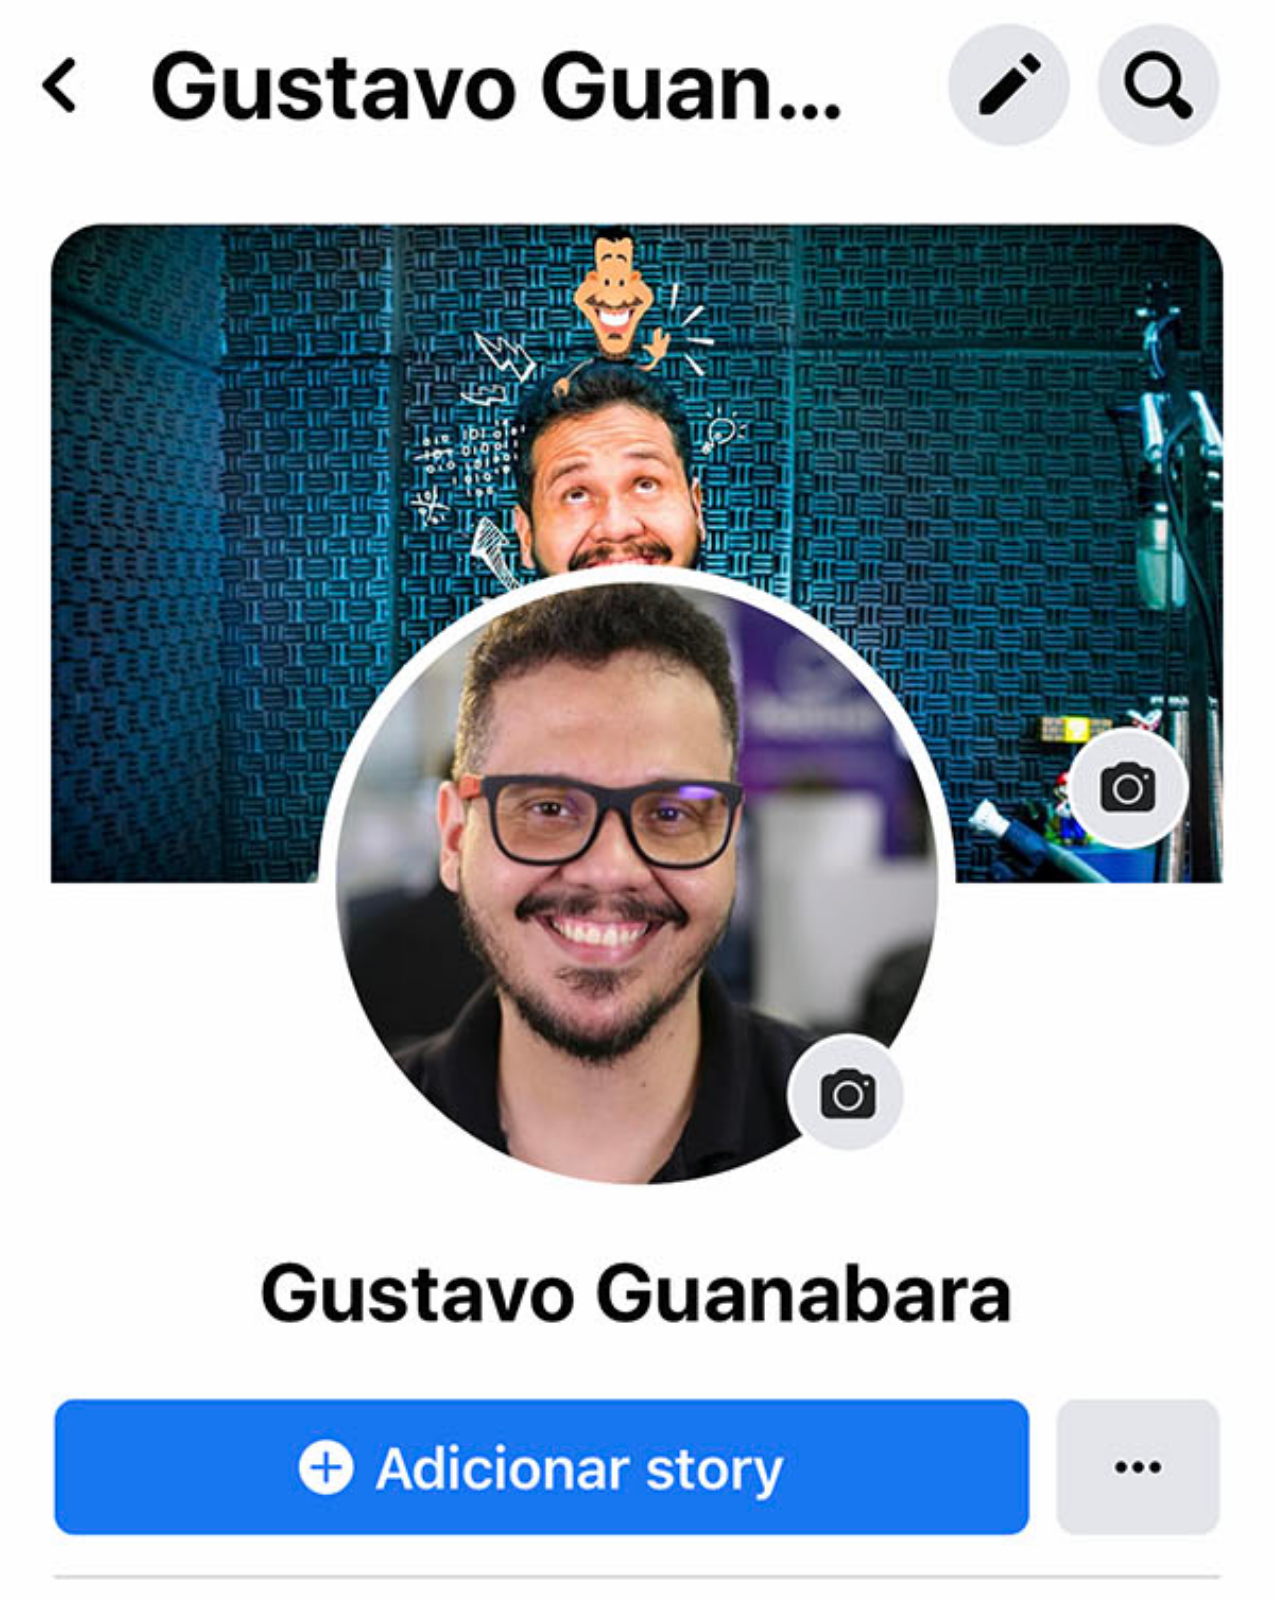
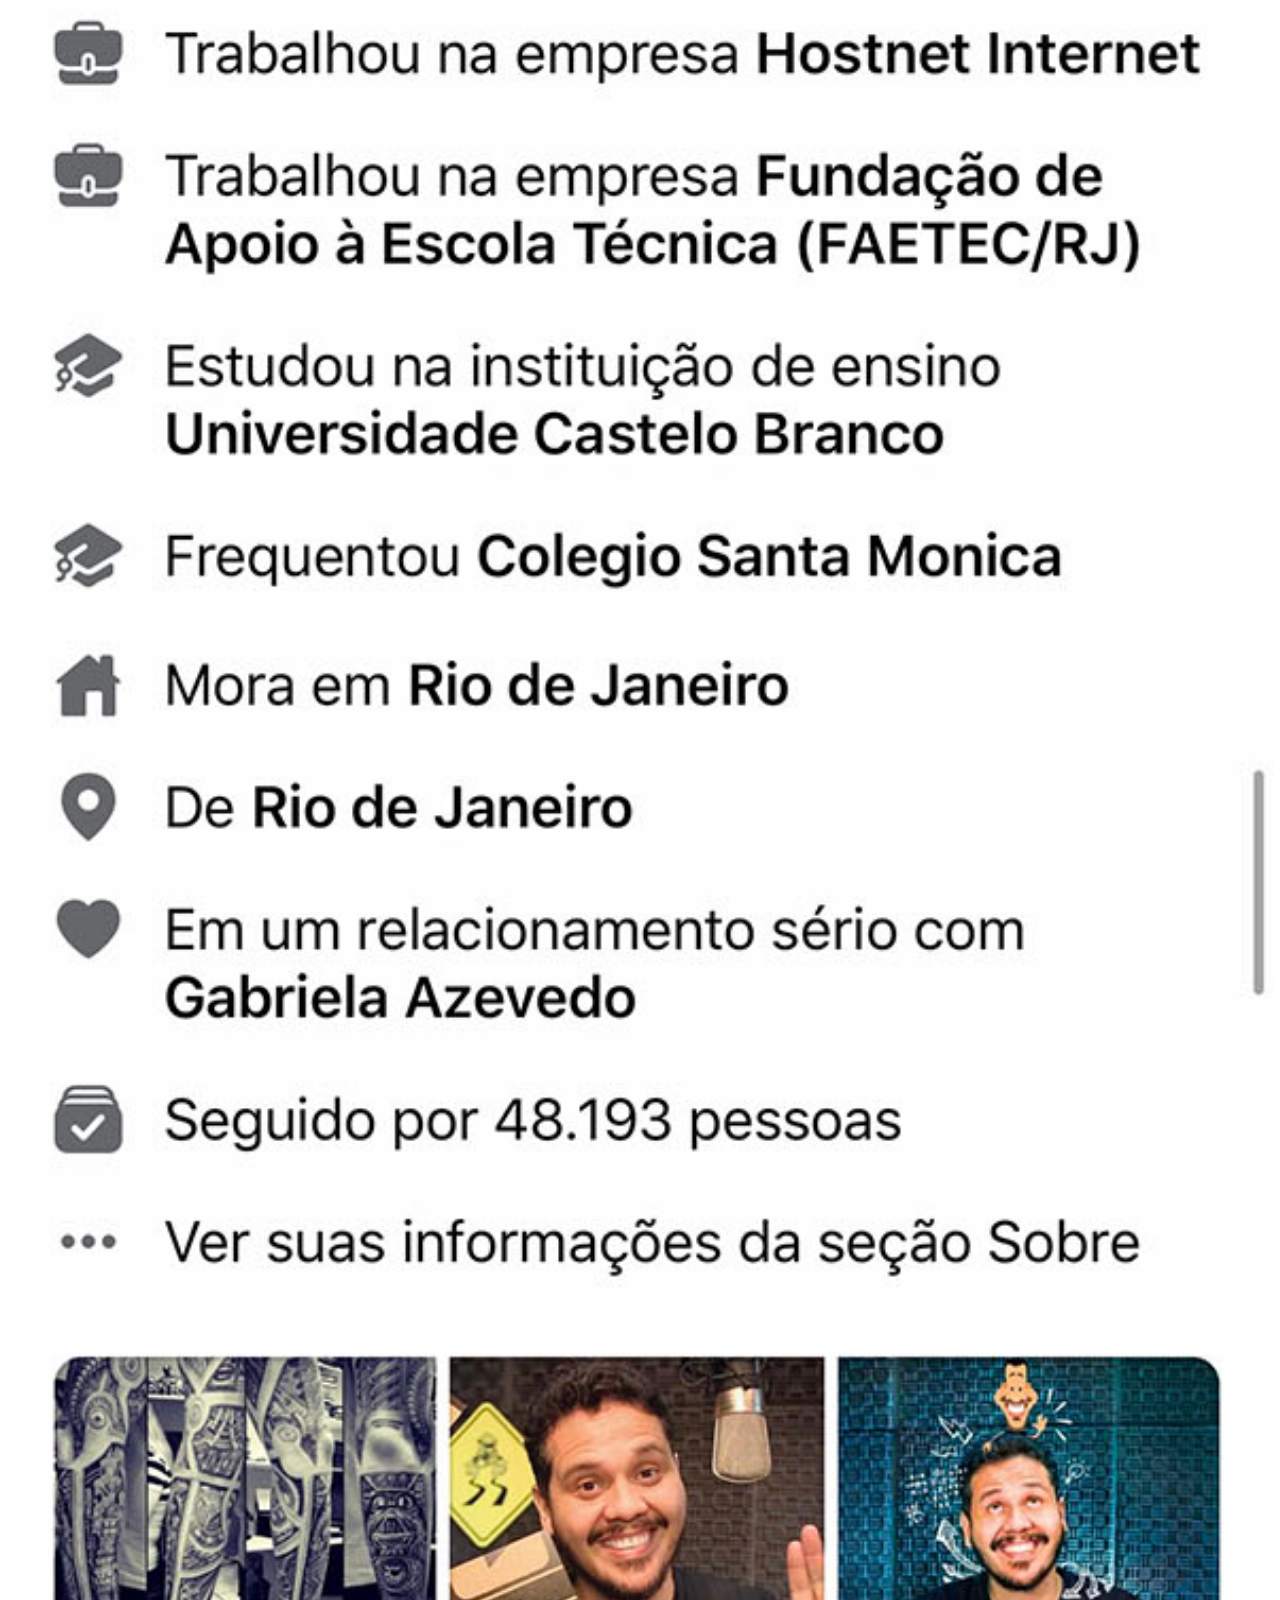
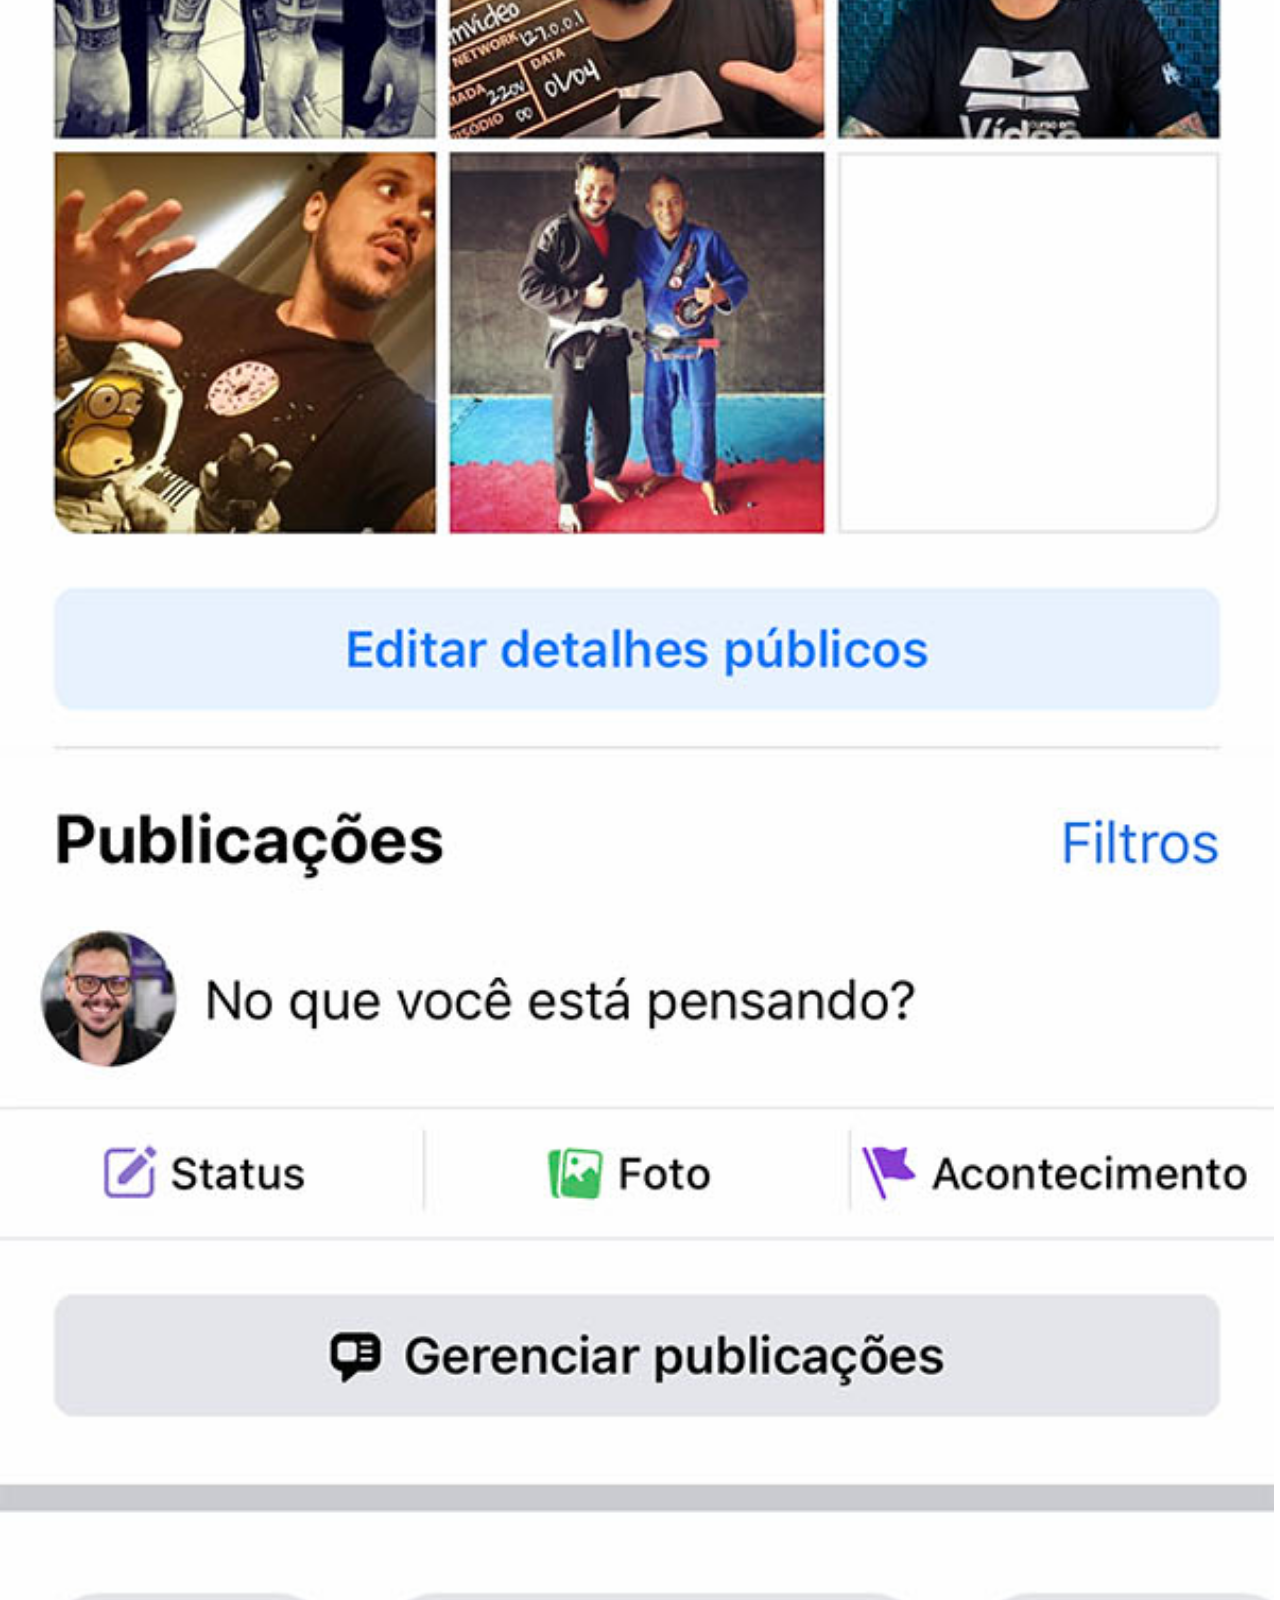
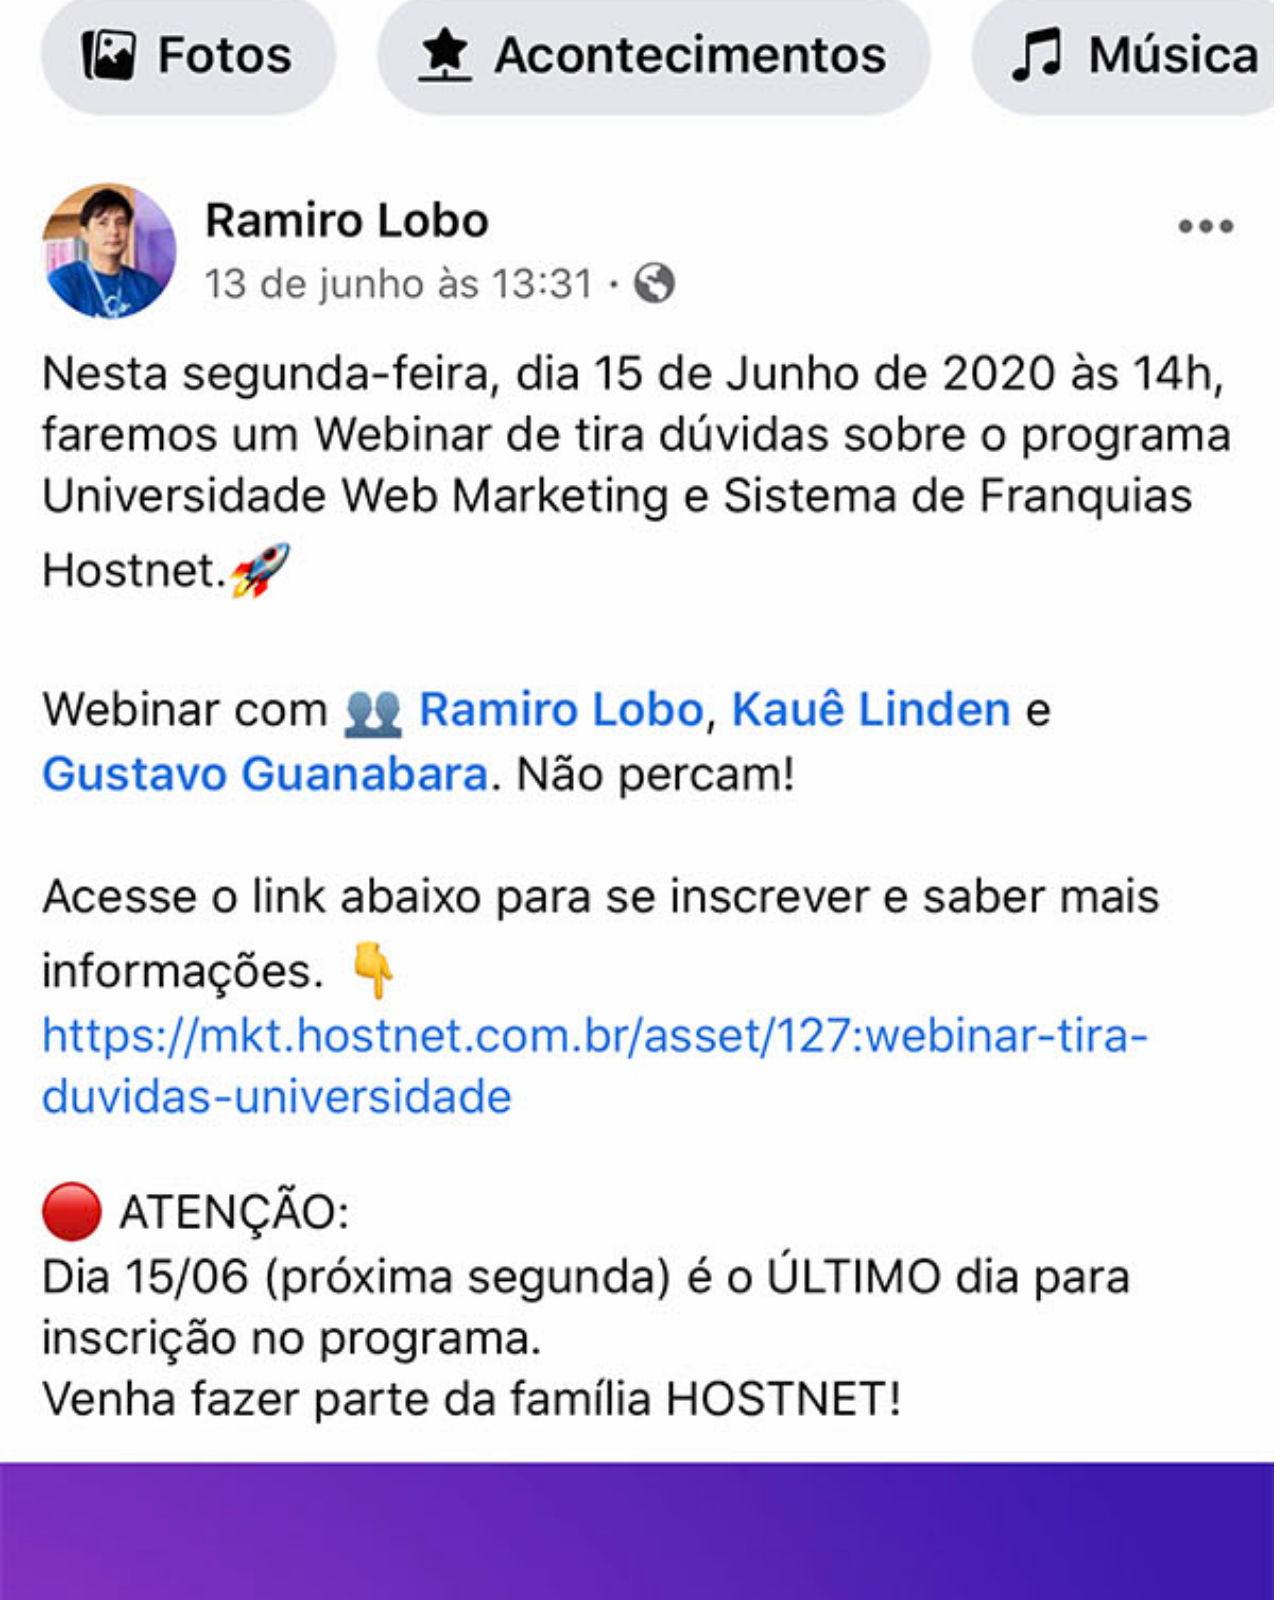
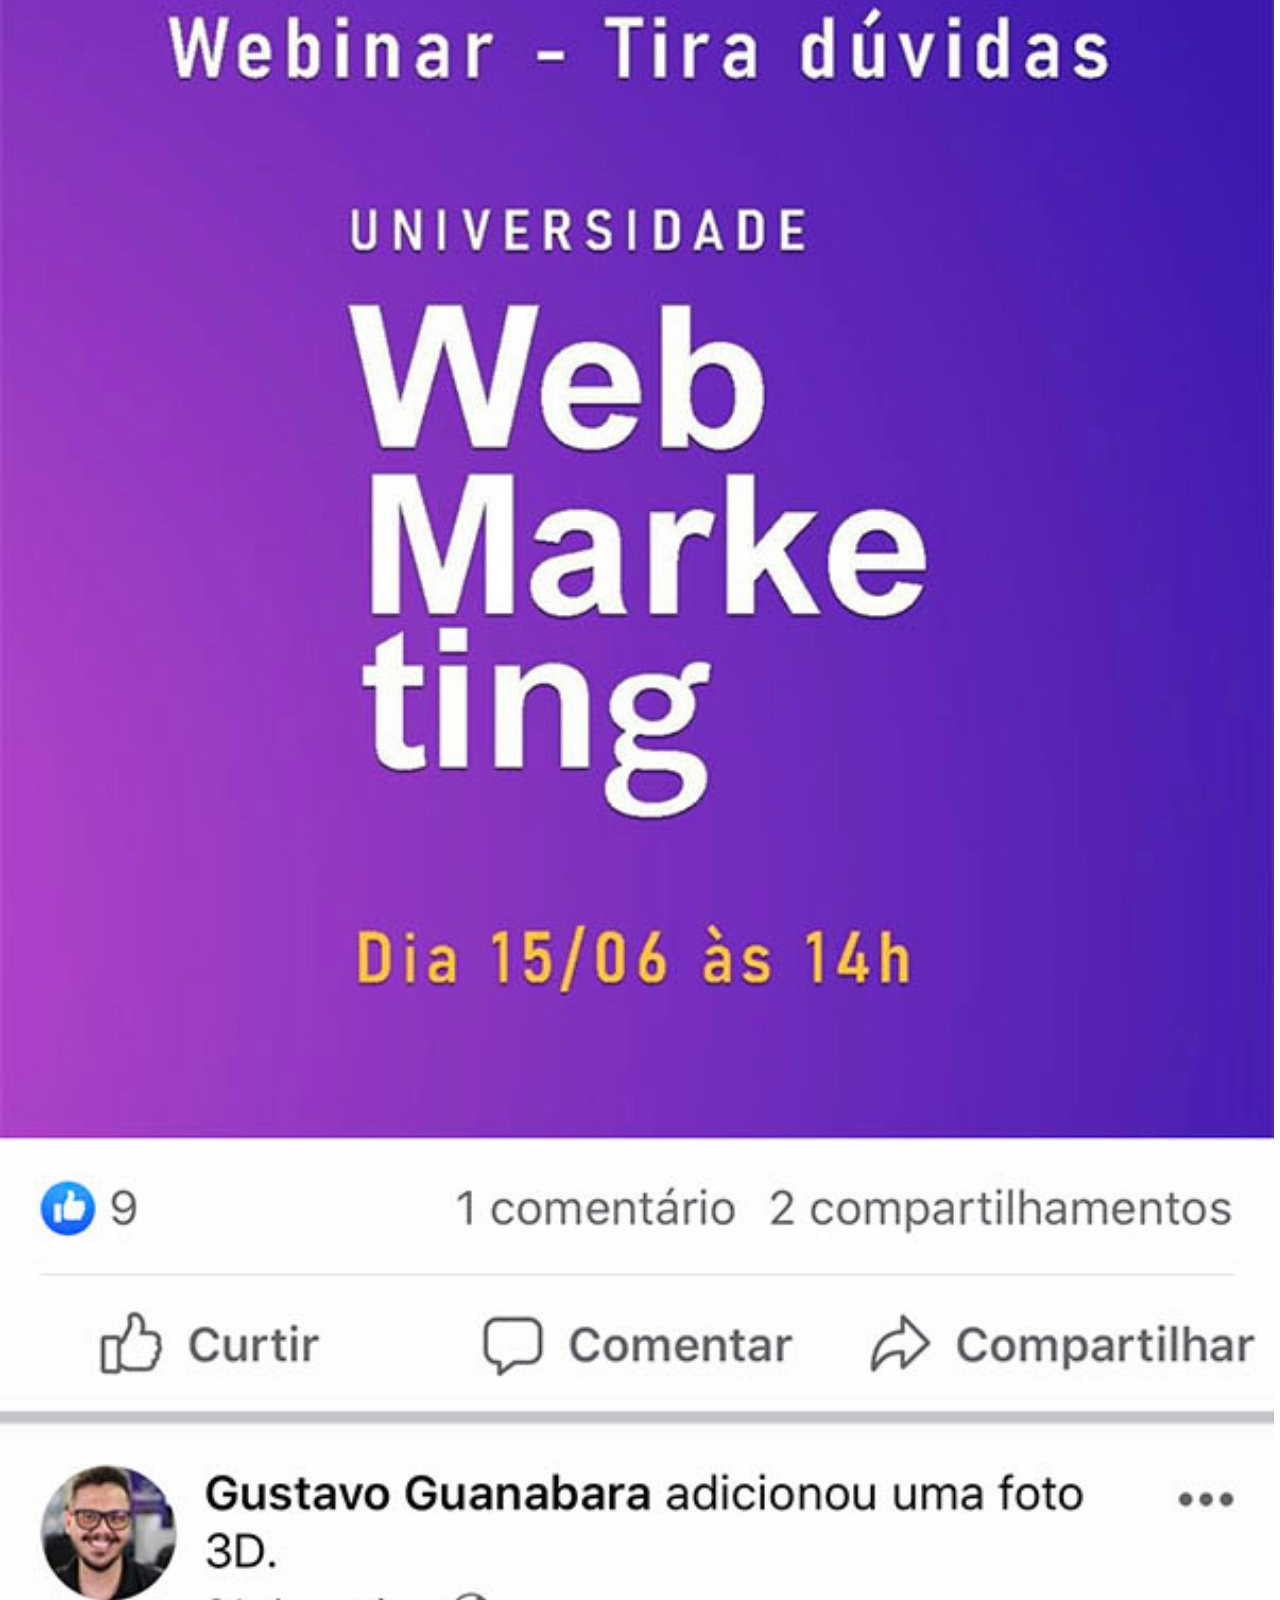
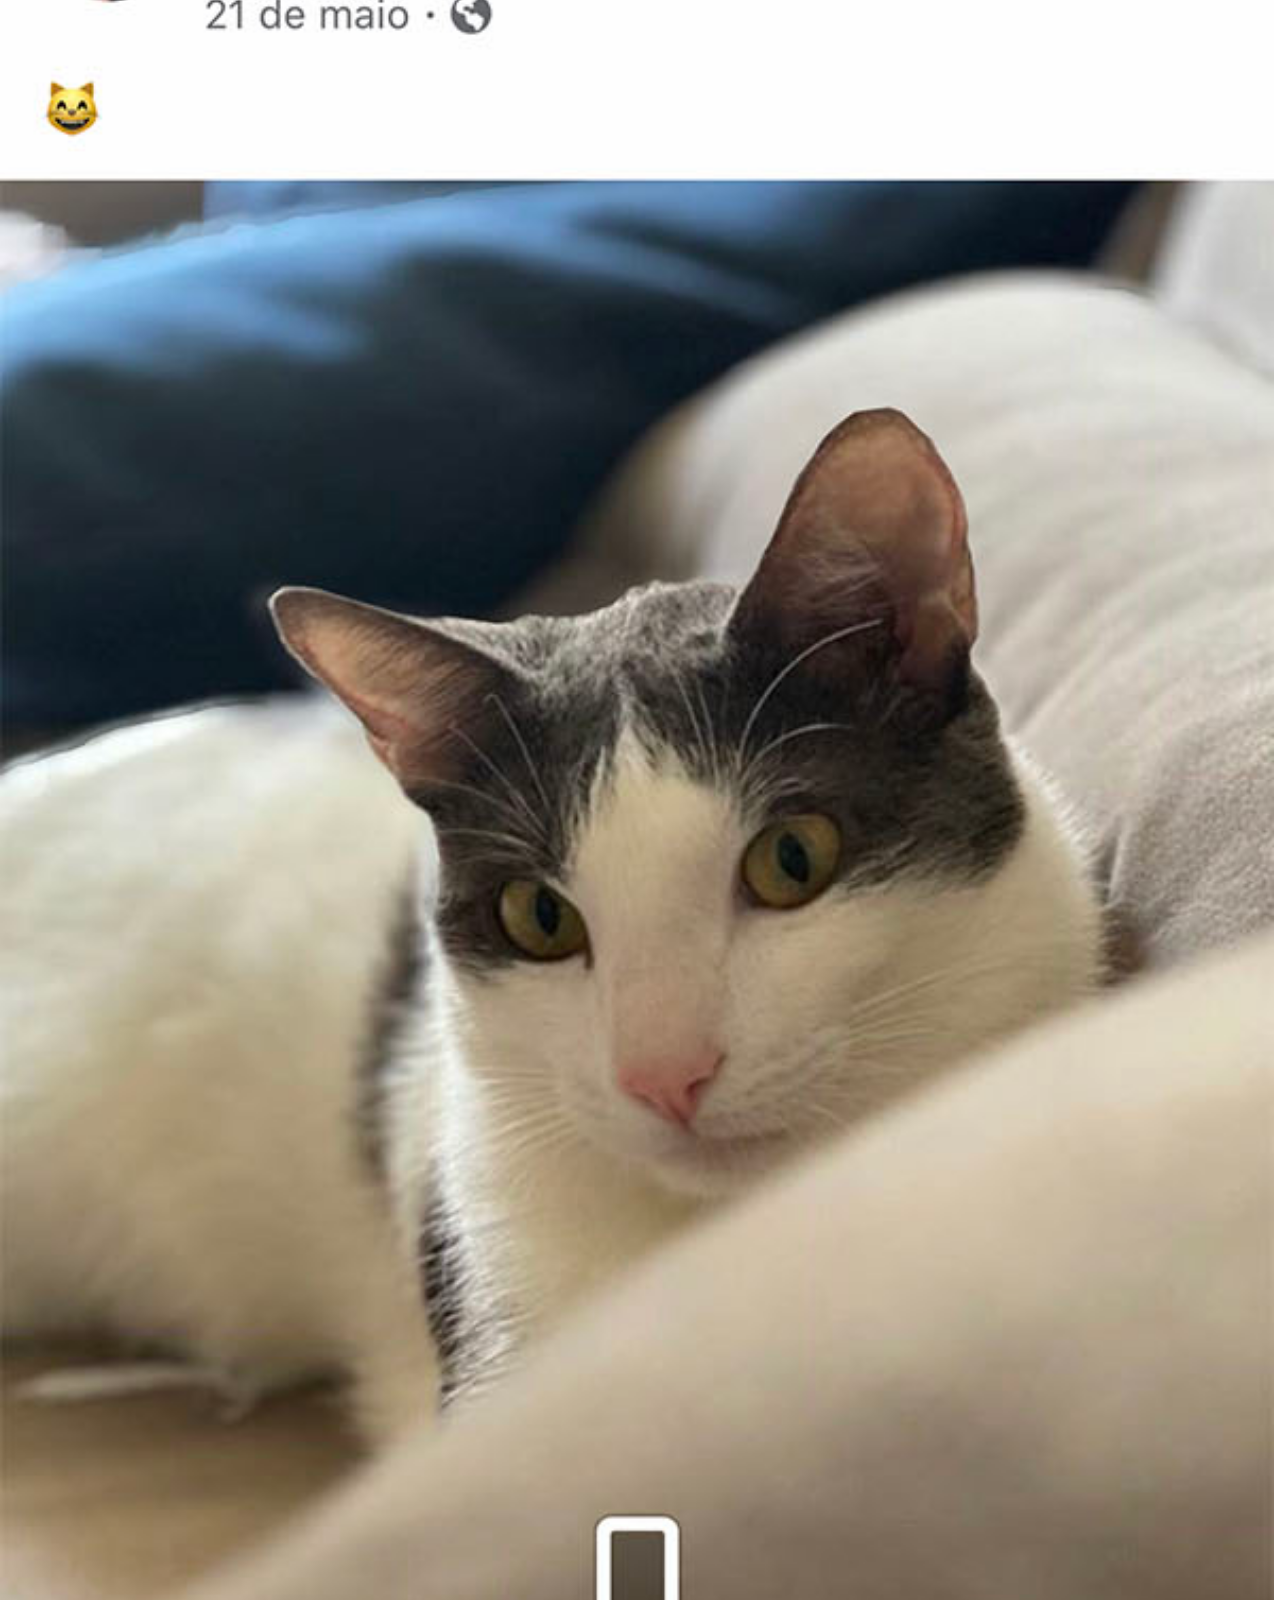
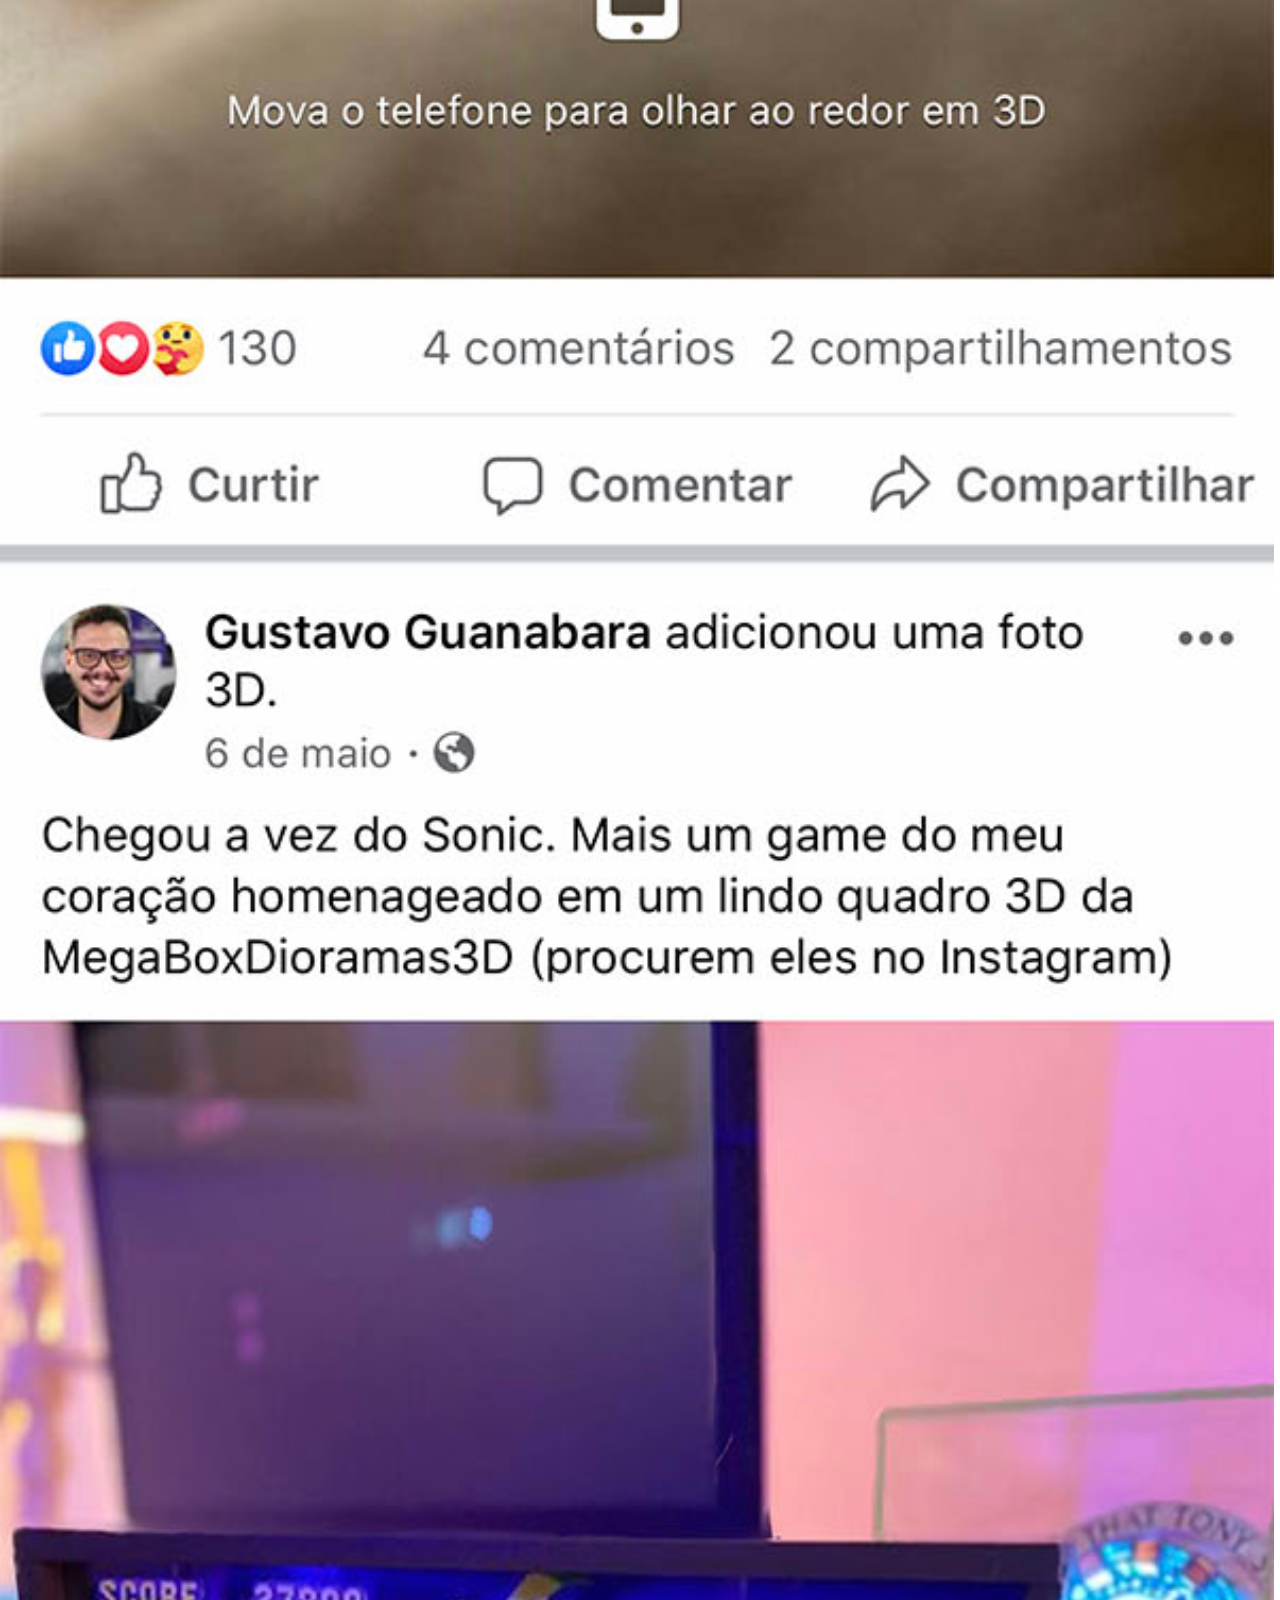
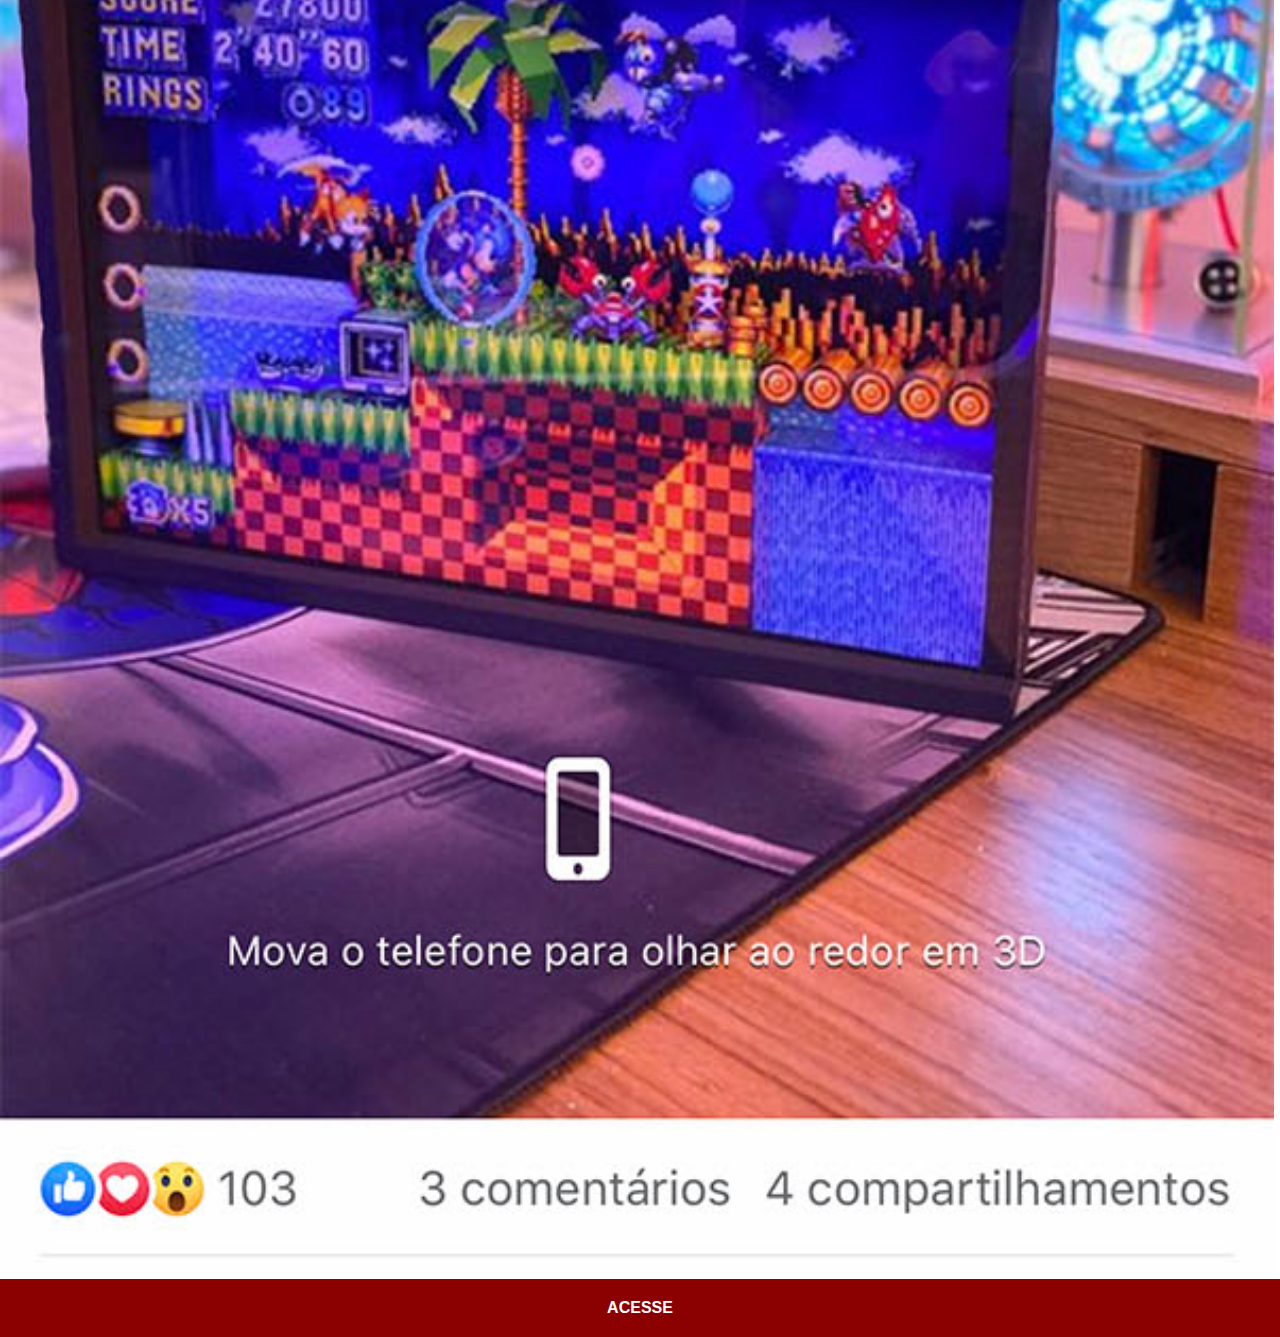
==== facebook.html @ f72db3a8 "criação páginas redes-sociais" ====
<!DOCTYPE html>
<html lang="pt-br">
<head>
    <meta charset="UTF-8">
    <meta http-equiv="X-UA-Compatible" content="IE=edge">
    <meta name="viewport" content="width=device-width, initial-scale=1.0">
    <title>Facebook</title>
    <link rel="stylesheet" href="estilos/redes-sociais.css">
</head>
<body>
    <img src="imagens/tela-facebook.jpg" alt="Twitter">
    <a href="https://www.facebook.com/CursosEmVideo/" target="_blank">ACESSE</a>
</body>
</html>
---- estilos/redes-sociais.css ----
@charset "UTF-8";

* {
    margin: 0;
    padding: 0;
    font-family: Arial, Helvetica, sans-serif;
}
/* escondendo scrollbar */
::-webkit-scrollbar {
    width: 0;
    height: 0;
}
img {
    width: 99.5vw;
}
a {
    display: block;
    background-color: darkred;
    color: white;
    padding: 20px;
    text-align: center;
    font-weight: bolder;
    text-decoration: none;
}
a:hover {
    background-color: red;
}
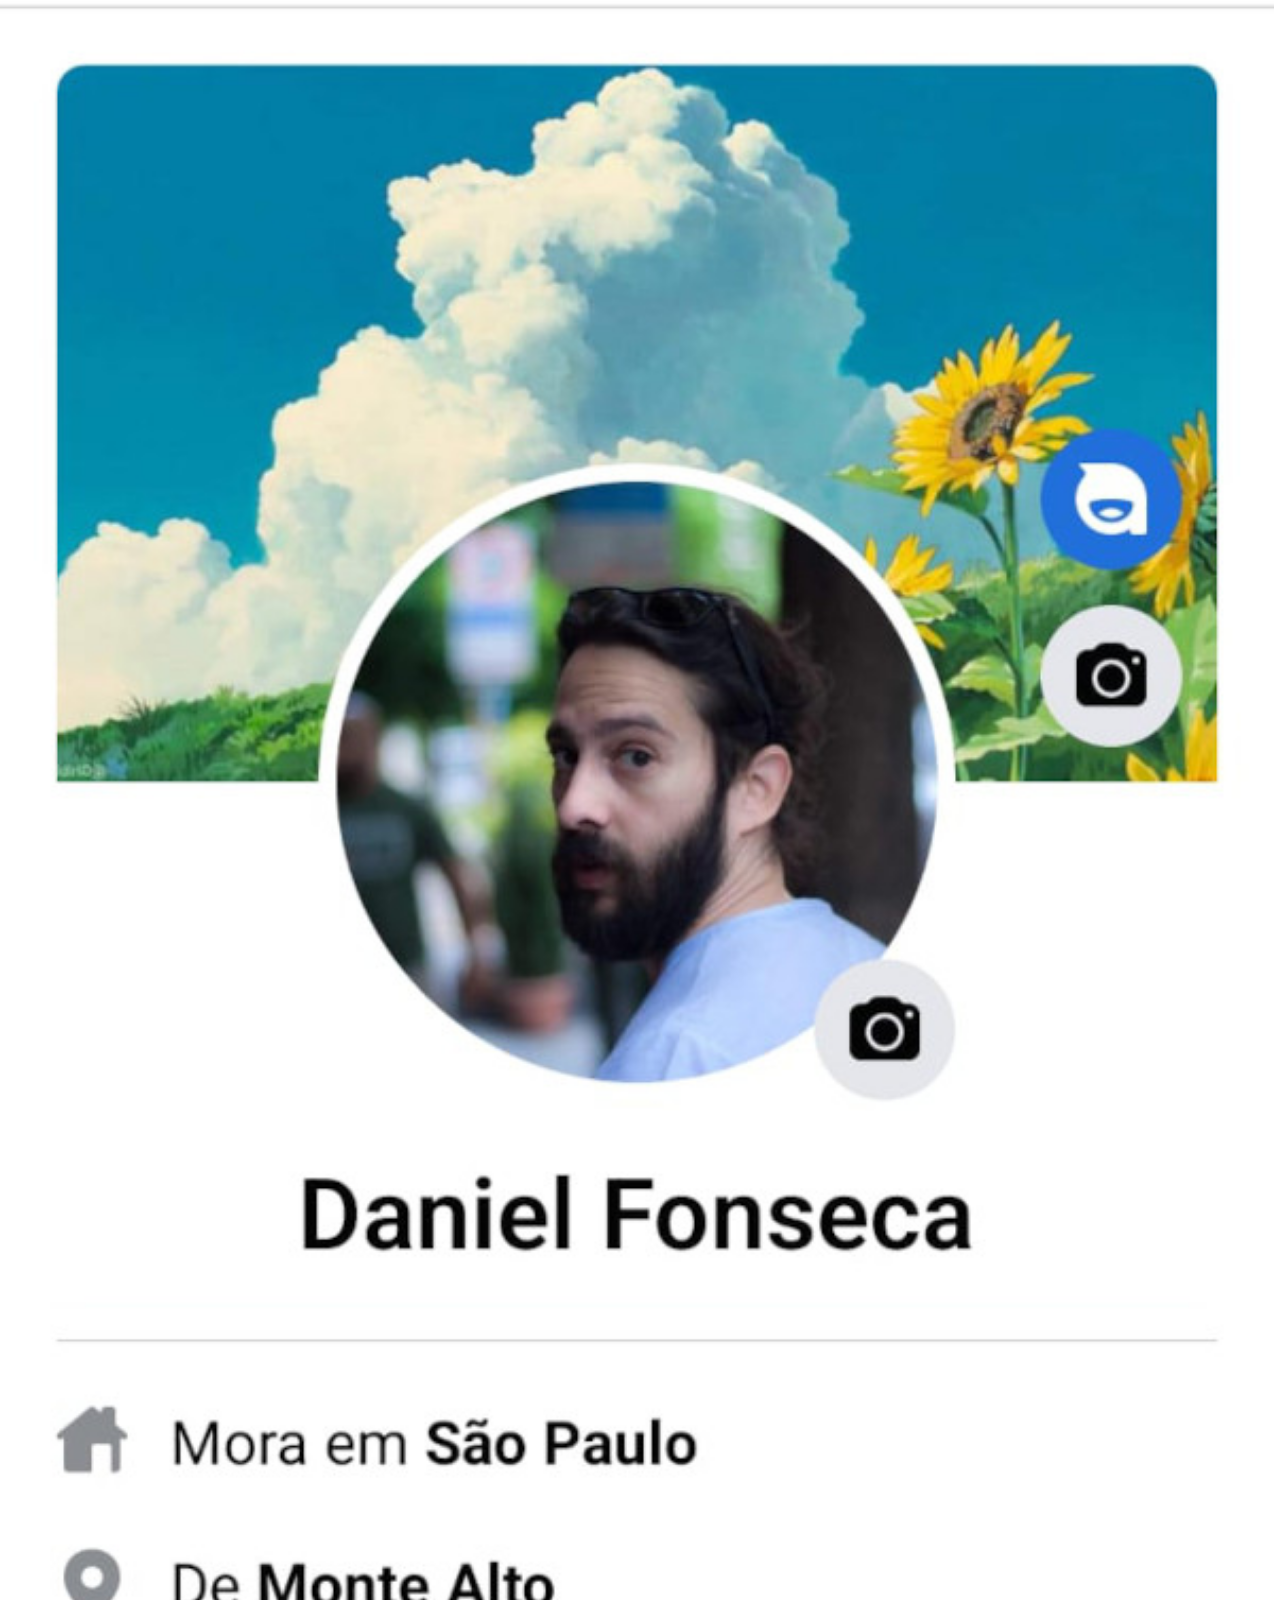
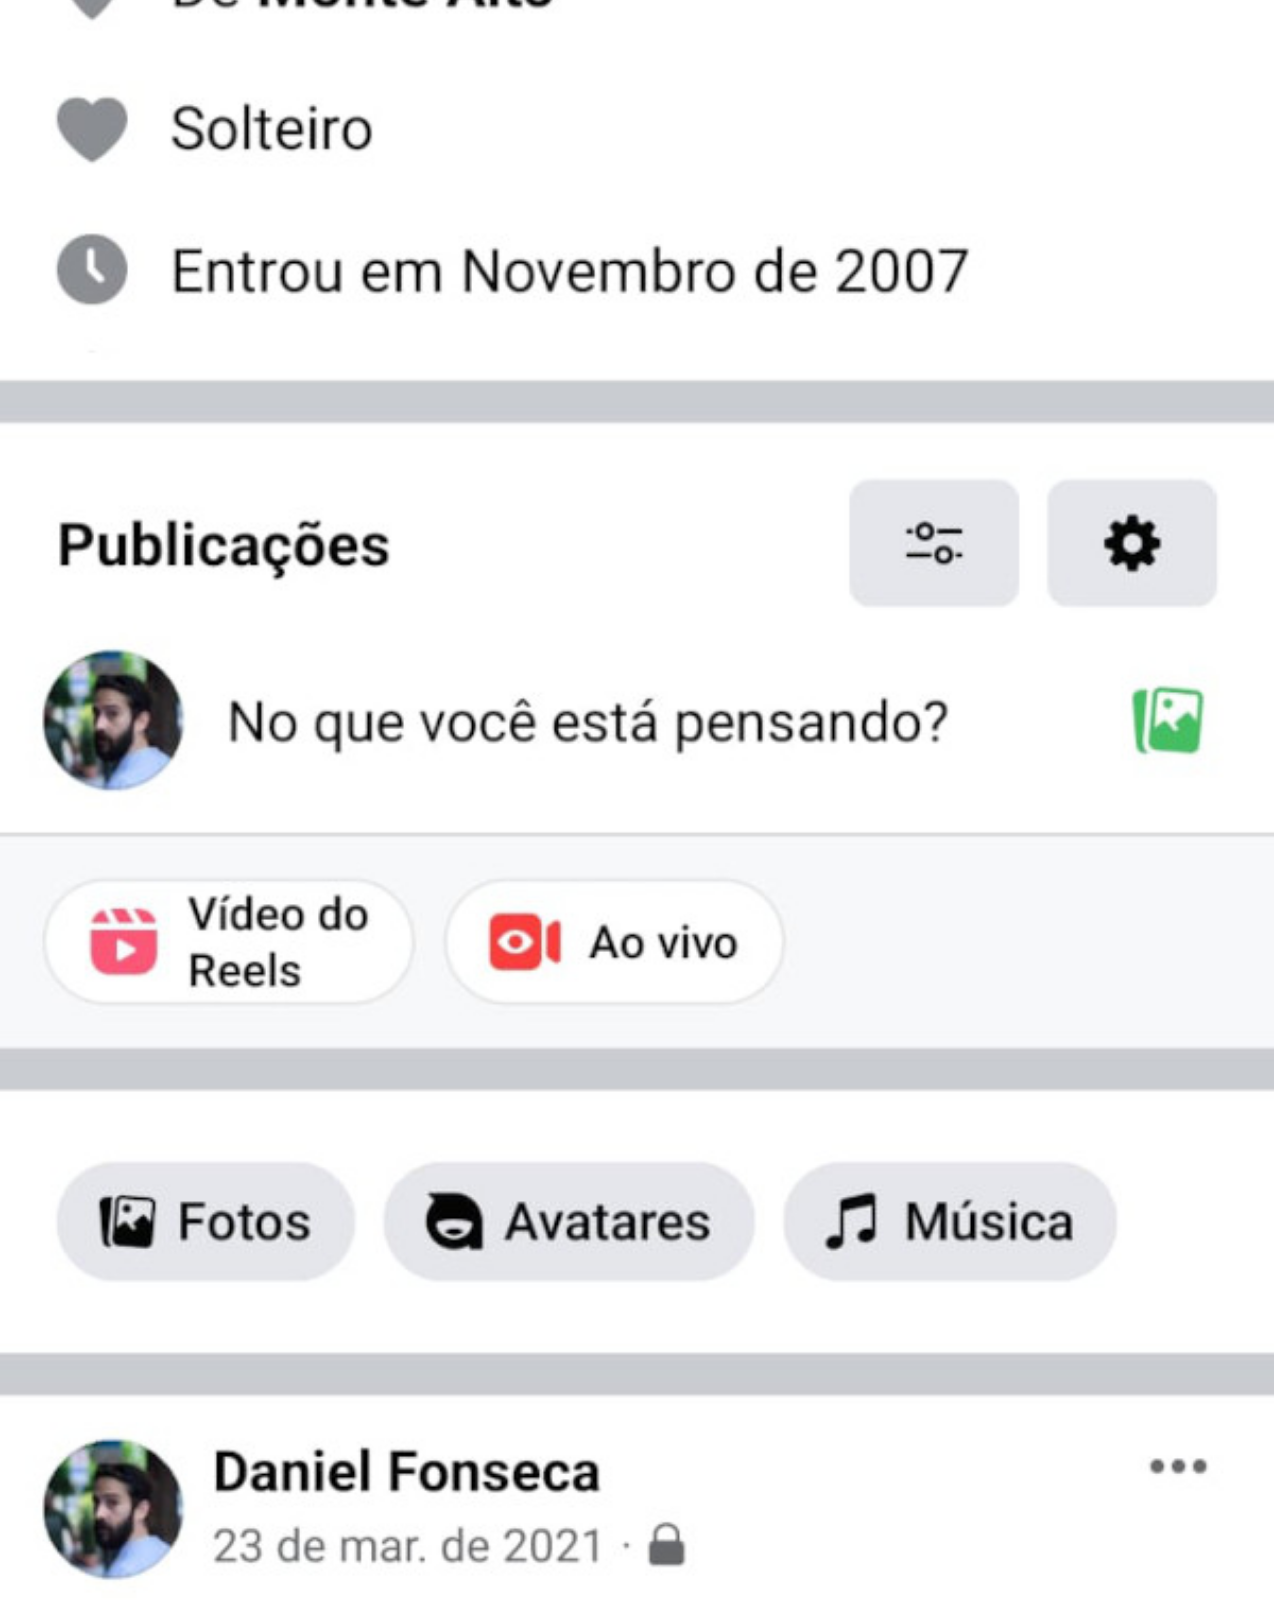
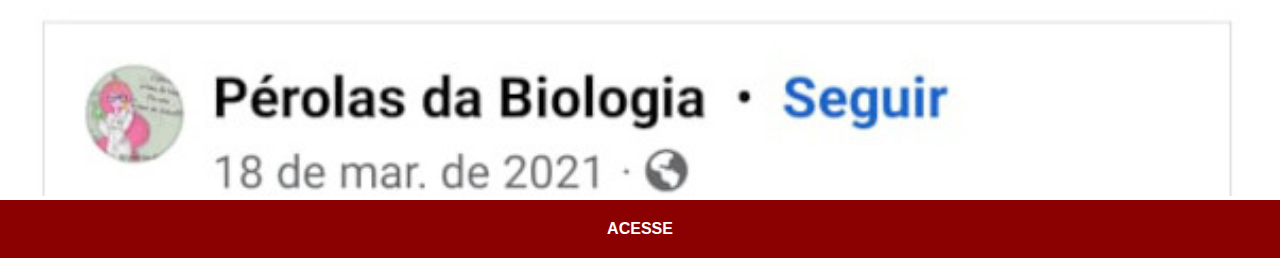
==== commit 2e859fb5: "atualização redes sociais próprias" ====
--- a/facebook.html
+++ b/facebook.html
@@ -9,6 +9,6 @@
 </head>
 <body>
     <img src="imagens/tela-facebook.jpg" alt="Twitter">
-    <a href="https://www.facebook.com/CursosEmVideo/" target="_blank">ACESSE</a>
+    <a href="https://www.facebook.com/daniel.fonseca.351756/" target="_blank">ACESSE</a>
 </body>
 </html>